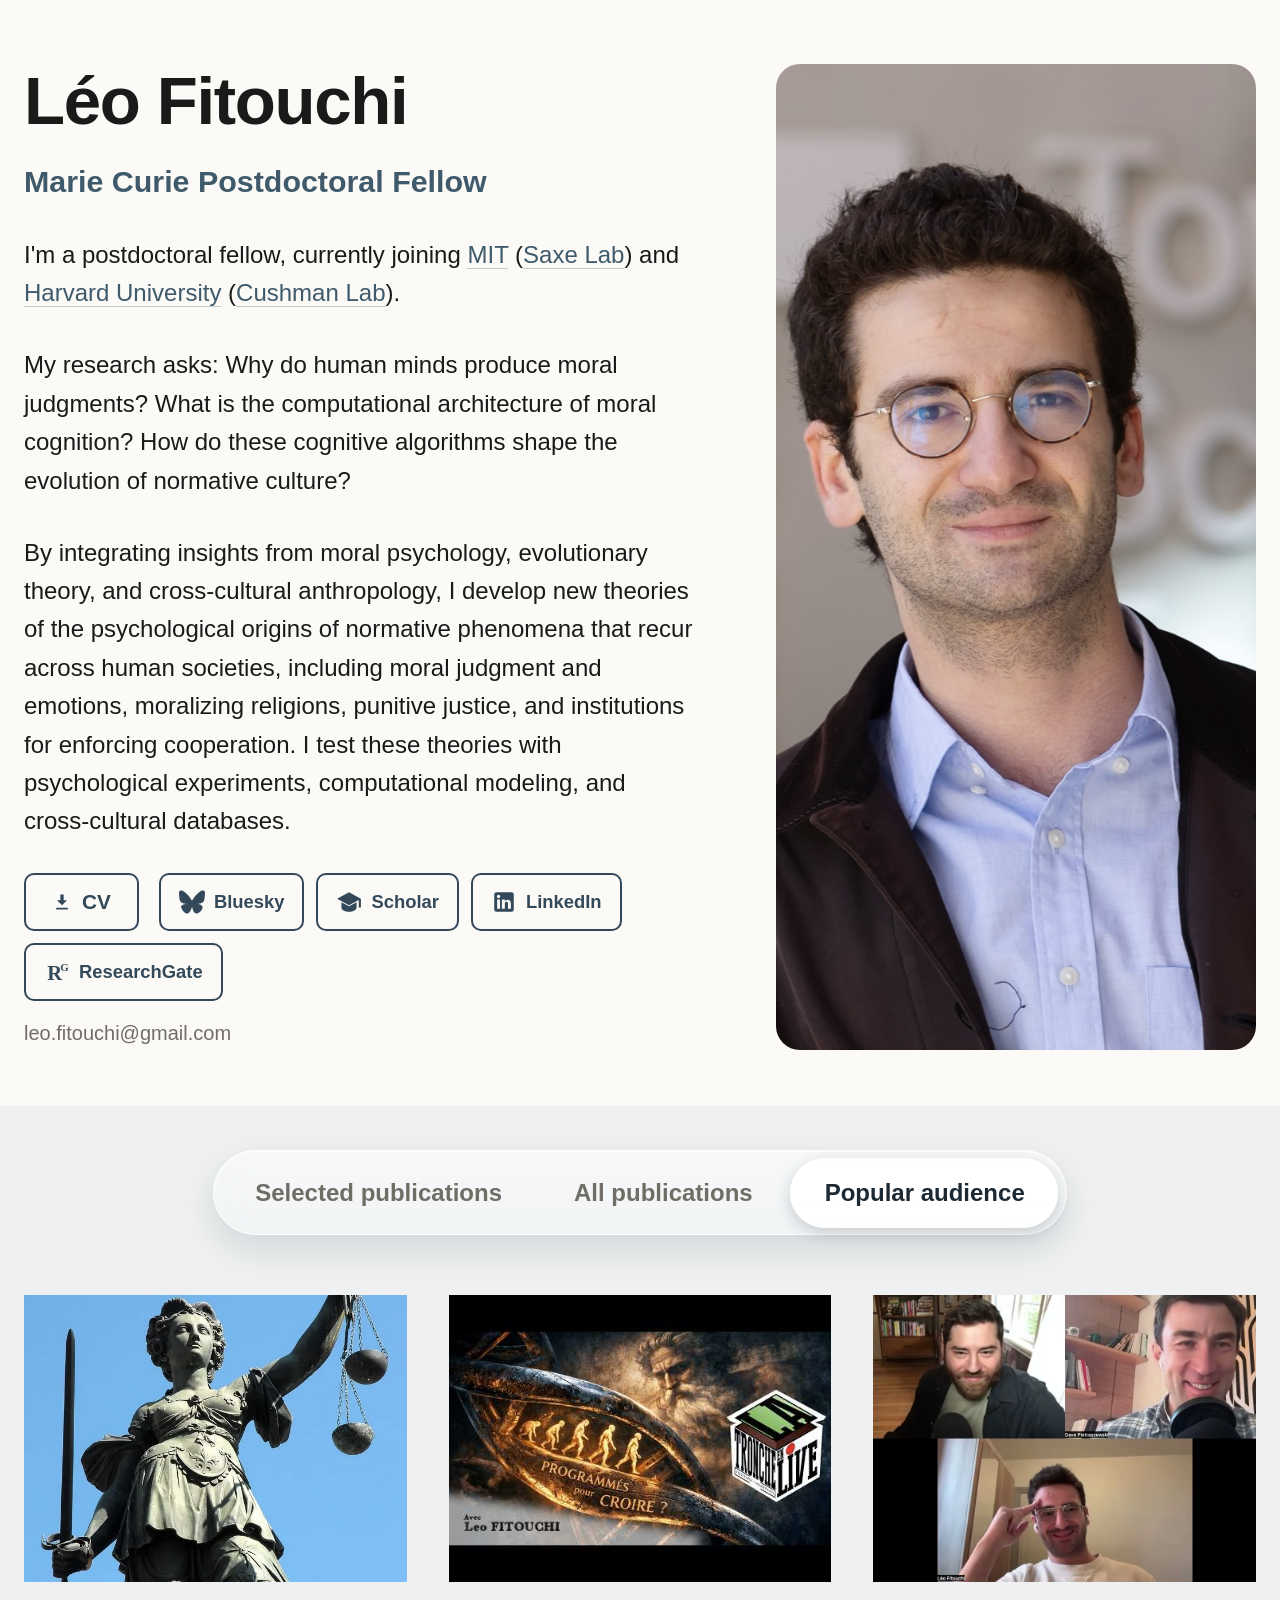
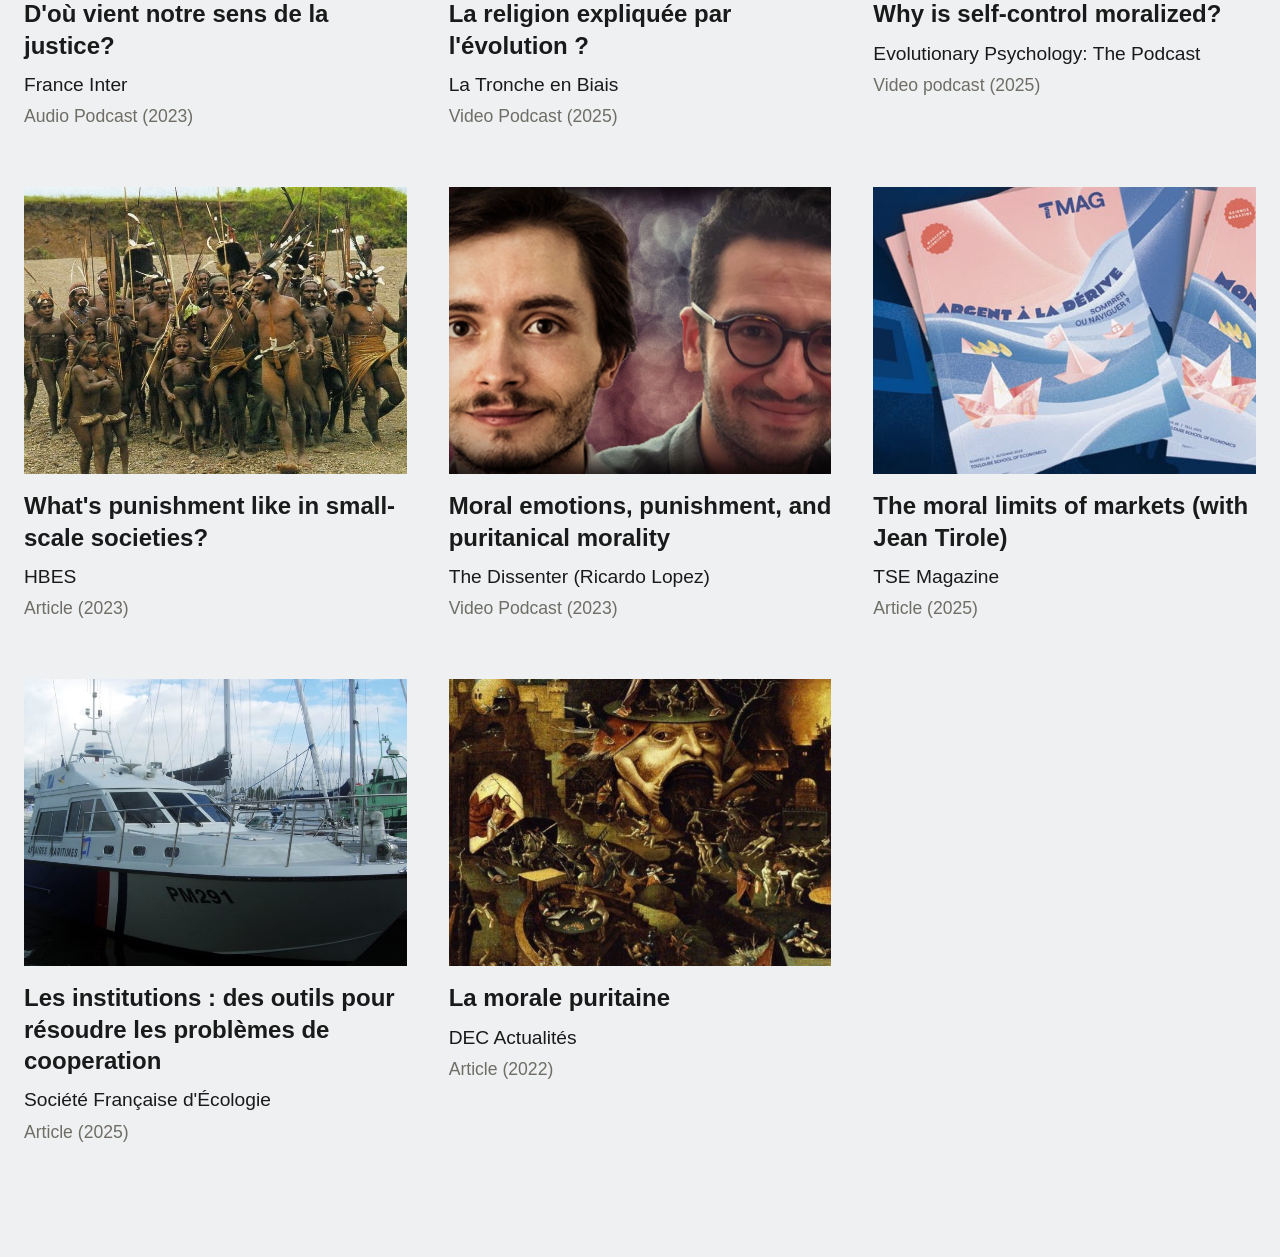
==== popular-audience.html @ 06d3a75d "Site personnel — première mise en ligne Co-Authored-By: Claude Fable 5 <noreply@anthropic.com>" ====
<!DOCTYPE html>
<html lang="en">
<head>
<meta charset="utf-8">
<meta http-equiv="refresh" content="0;url=index.html#popular">
<title>Léo Fitouchi — Popular audience</title>
</head>
<body>
<p><a href="index.html#popular">This page has moved here.</a></p>
</body>
</html>
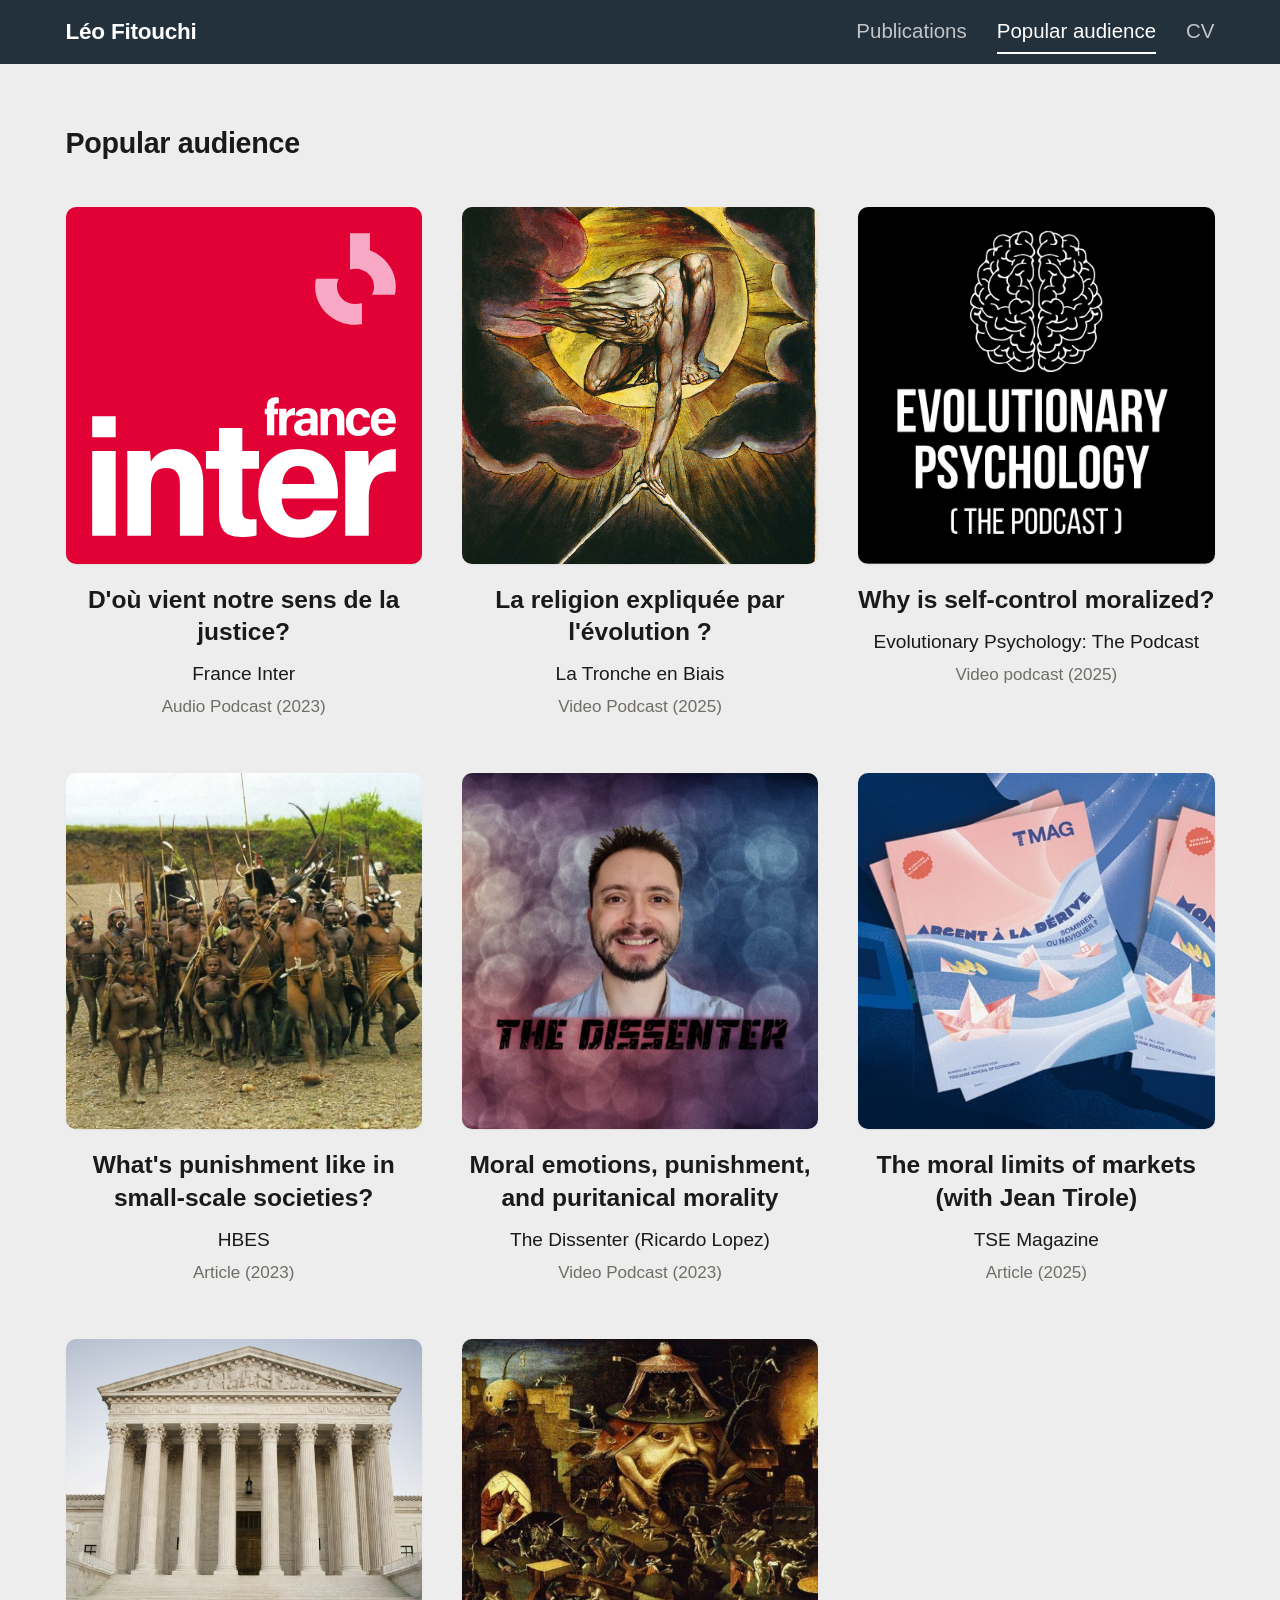
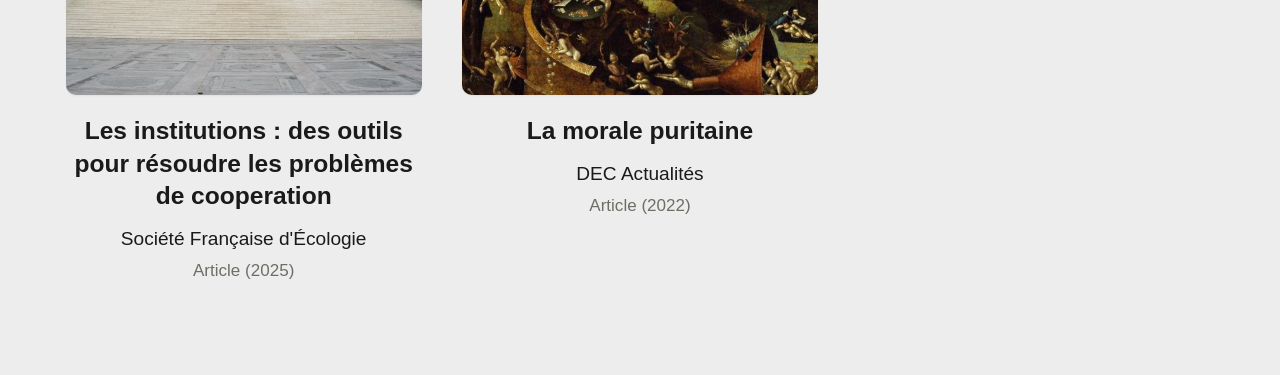
==== commit 6ba1b6bc: "Redesign: top navigation, separate pages, new header layout and publication format Co-Authored-By: C" ====
--- a/popular-audience.html
+++ b/popular-audience.html
@@ -2,10 +2,111 @@
 <html lang="en">
 <head>
 <meta charset="utf-8">
-<meta http-equiv="refresh" content="0;url=index.html#popular">
-<title>Léo Fitouchi — Popular audience</title>
+<meta name="viewport" content="width=device-width, initial-scale=1">
+<title>Popular audience — Léo Fitouchi</title>
+<meta name="description" content="Léo Fitouchi — Marie Curie Postdoctoral Fellow, MIT and Harvard University. Moral cognition, cooperation, and the evolution of normative culture.">
+<link rel="icon" href="data:image/svg+xml,%3Csvg xmlns='http://www.w3.org/2000/svg' viewBox='0 0 32 32'%3E%3Ctext x='3' y='25' font-family='Georgia,serif' font-size='26' fill='%233f5a6b'%3EF%3C/text%3E%3C/svg%3E">
+<link rel="stylesheet" href="style.css?v=45">
 </head>
 <body>
-<p><a href="index.html#popular">This page has moved here.</a></p>
+
+<nav class="topnav" aria-label="Main">
+  <div class="wrap">
+    <a class="topnav__name" href="./">Léo Fitouchi</a>
+    <ul>
+        <li><a href="publications.html">Publications</a></li>
+        <li><a href="popular-audience.html" aria-current="page">Popular audience</a></li>
+        <li><a href="CV_Fitouchi.pdf">CV</a></li>
+    </ul>
+  </div>
+</nav>
+
+<main class="page">
+  <div class="wrap">
+    <section id="popular">
+      <h1 class="page-title">Popular audience</h1>
+
+
+      <ul class="media-grid">
+
+        <li>
+          <a href="https://www.radiofrance.fr/franceinter/podcasts/la-question-qui/la-question-qui-du-lundi-06-novembre-2023-8274920">
+            <img src="images/france-inter-logo.svg" alt="" width="500" height="500" loading="lazy">
+            <h3>D'où vient notre sens de la justice?</h3>
+            <p class="outlet">France Inter</p>
+            <p class="meta">Audio Podcast (2023)</p>
+          </a>
+        </li>
+
+        <li>
+          <a href="https://www.youtube.com/watch?v=8OmmJ_fx0aM">
+            <img src="images/blake-ancient-of-days.jpg" alt="" width="1200" height="1200" loading="lazy">
+            <h3>La religion expliquée par l'évolution ?</h3>
+            <p class="outlet">La Tronche en Biais</p>
+            <p class="meta">Video Podcast (2025)</p>
+          </a>
+        </li>
+
+        <li>
+          <a href="https://www.youtube.com/watch?v=duLUU9e0i0k">
+            <img src="images/evolutionary-psychology-podcast.jpg" alt="" width="900" height="900" loading="lazy">
+            <h3>Why is self-control moralized?</h3>
+            <p class="outlet">Evolutionary Psychology: The Podcast</p>
+            <p class="meta">Video podcast (2025)</p>
+          </a>
+        </li>
+
+        <li>
+          <a href="https://www.hbes.com/whats-punishment-like-in-small-scale-societies/">
+            <img src="images/hbes.jpg" alt="" width="740" height="740" loading="lazy">
+            <h3>What's punishment like in small-scale societies?</h3>
+            <p class="outlet">HBES</p>
+            <p class="meta">Article (2023)</p>
+          </a>
+        </li>
+
+        <li>
+          <a href="https://www.youtube.com/watch?v=Nv1XIcW2uCY">
+            <img src="images/the-dissenter.jpg" alt="" width="900" height="900" loading="lazy">
+            <h3>Moral emotions, punishment, and puritanical morality</h3>
+            <p class="outlet">The Dissenter (Ricardo Lopez)</p>
+            <p class="meta">Video Podcast (2023)</p>
+          </a>
+        </li>
+
+        <li>
+          <a href="pdfs/fitouchi-2025-tse-magazine.pdf">
+            <img src="images/tse-magazine.jpg" alt="" width="491" height="491" loading="lazy">
+            <h3>The moral limits of markets (with Jean Tirole)</h3>
+            <p class="outlet">TSE Magazine</p>
+            <p class="meta">Article (2025)</p>
+          </a>
+        </li>
+
+        <li>
+          <a href="https://sfecologie.org/regard/r126-mai-2025-lie-panis-et-al-institutions-et-cooperation/">
+            <img src="images/supreme-court-columns.jpg" alt="" width="1200" height="1200" loading="lazy">
+            <h3>Les institutions : des outils pour résoudre les problèmes de cooperation</h3>
+            <p class="outlet">Société Française d'Écologie</p>
+            <p class="meta">Article (2025)</p>
+          </a>
+        </li>
+
+        <li>
+          <a href="https://cognition.ens.fr/fr/news/la-morale-puritaine-pourquoi-condamner-des-plaisirs-apparemment-inoffensifs-16769">
+            <img src="images/dec-actualites.jpg" alt="" width="1011" height="1011" loading="lazy">
+            <h3>La morale puritaine</h3>
+            <p class="outlet">DEC Actualités</p>
+            <p class="meta">Article (2022)</p>
+          </a>
+        </li>
+
+      </ul>
+
+    
+    </section>
+  </div>
+</main>
+
 </body>
 </html>
--- a/style.css
+++ b/style.css
@@ -0,0 +1,520 @@
+/* Léo Fitouchi — personal site */
+
+:root {
+  --bg: #ffffff;
+  --text: #1a1a1a;
+  --muted: #6f6d66;
+  --accent: #3f5a6b;
+  --rule: #e3dfd7;
+  --serif: Georgia, "Iowan Old Style", "Times New Roman", Times, serif;
+  --sans: -apple-system, BlinkMacSystemFont, "Segoe UI", Helvetica, Arial, sans-serif;
+}
+
+*,
+*::before,
+*::after { box-sizing: border-box; }
+
+html {
+  font-size: 13.65px;
+  -webkit-text-size-adjust: 100%;
+  scroll-behavior: smooth;
+}
+
+body {
+  margin: 0;
+  background: var(--bg);
+  color: var(--text);
+  font-family: var(--sans);
+  font-size: 18.9px;
+  line-height: 1.65;
+  font-weight: 400;
+  -webkit-font-smoothing: antialiased;
+}
+
+a { color: var(--accent); text-decoration: none; border-bottom: 1px solid rgba(63, 90, 107, 0.3); }
+a:hover { border-bottom-color: var(--accent); }
+
+img { max-width: 100%; height: auto; display: block; }
+
+.wrap {
+  max-width: 1197px;
+  margin: 0 auto;
+  padding: 0 24px;
+}
+
+.wrap--wide { max-width: 1260px; }
+
+/* Top navigation */
+
+.topnav {
+  background: #22313c;
+}
+
+.topnav .wrap {
+  display: flex;
+  align-items: center;
+  justify-content: space-between;
+  gap: 16px;
+  min-height: 64px;
+}
+
+.topnav__name {
+  font-size: 1.65rem;
+  font-weight: 700;
+  color: #ffffff;
+  border: 0;
+  letter-spacing: -0.01em;
+}
+
+.topnav ul {
+  list-style: none;
+  margin: 0;
+  padding: 0;
+  display: flex;
+  flex-wrap: wrap;
+  gap: 4px 30px;
+}
+
+.topnav ul a {
+  display: inline-block;
+  font-size: 1.5rem;
+  font-weight: 500;
+  color: rgba(255, 255, 255, 0.72);
+  border: 0;
+  padding: 4px 0;
+  border-bottom: 2px solid transparent;
+}
+
+.topnav ul a:hover { color: #ffffff; }
+
+.topnav ul a[aria-current="page"] {
+  color: #ffffff;
+  border-bottom-color: #ffffff;
+}
+
+.page-title {
+  max-width: 860px;
+  margin: 0 auto 28px !important;
+  padding: 0 !important;
+  border: 0 !important;
+  font-size: 2.1rem;
+  font-weight: 700;
+  letter-spacing: -0.01em;
+}
+
+main.page { padding-top: 56px; }
+
+.more-link {
+  max-width: 860px;
+  margin: 36px auto 0;
+  font-size: 1.3rem;
+  font-weight: 600;
+}
+
+.more-link a { border-bottom-color: transparent; }
+.more-link a:hover { border-bottom-color: var(--accent); }
+
+/* About (home) */
+
+.about {
+  display: grid;
+  grid-template-columns: 336px 1fr;
+  gap: 64px;
+  align-items: center;
+}
+
+.about__id {
+  text-align: center;
+}
+
+.about__portrait {
+  display: block;
+  width: 280px;
+  aspect-ratio: 1 / 1;
+  margin: 0 auto;
+  border-radius: 24px;
+  object-fit: cover;
+}
+
+.about__name {
+  font-family: var(--sans);
+  font-weight: 700;
+  font-size: 2.9rem;
+  letter-spacing: -0.02em;
+  line-height: 1.1;
+  margin: 26px 0 0;
+}
+
+.about__role {
+  margin: 14px 0 0;
+  font-size: 1.4rem;
+  font-weight: 650;
+  color: var(--text);
+  line-height: 1.3;
+}
+
+.about__affil {
+  margin: 10px 0 0;
+  font-size: 1.45rem;
+  font-weight: 400;
+  color: var(--text);
+  line-height: 1.3;
+}
+
+.about__text > p:not([class]):first-child { margin-top: 0; }
+
+.about__labs {
+  margin: 8px 0 0;
+  font-size: 1.65rem;
+  color: var(--text);
+}
+
+.about__labs a {
+  color: var(--text);
+  border-bottom-color: rgba(26, 26, 26, 0.3);
+}
+
+.about__labs a:hover {
+  color: var(--accent);
+  border-bottom-color: var(--accent);
+}
+
+.about__text {
+  min-width: 0;
+  padding-top: 0;
+  container-type: inline-size;
+}
+
+.profile-buttons {
+  margin: 22px 0 0;
+  display: flex;
+  flex-wrap: wrap;
+  align-items: center;
+  gap: 8px;
+}
+
+.icon-btn,
+.cv-btn {
+  display: inline-flex;
+  flex-shrink: 0;
+  align-items: center;
+  justify-content: center;
+  height: 40px;
+  padding: 0;
+  border: 0;
+  color: var(--text);
+  background: transparent;
+  white-space: nowrap;
+}
+
+.cv-btn {
+  font-size: 1.75rem;
+  font-weight: 800;
+  letter-spacing: 0.02em;
+}
+
+.icon-btn:hover,
+.cv-btn:hover {
+  color: var(--accent);
+}
+
+.icon-btn,
+.cv-btn,
+.topnav ul a {
+  transition: color 0.2s ease, transform 0.2s ease;
+}
+
+.icon-btn:hover,
+.cv-btn:hover { transform: scale(1.25); }
+
+.topnav ul a:hover { transform: scale(1.06); }
+
+.profile-buttons { gap: 26px; }
+
+.profile-buttons svg { width: 32px; height: 32px; flex-shrink: 0; }
+
+.icon-btn .button-label {
+  position: absolute;
+  width: 1px;
+  height: 1px;
+  padding: 0;
+  margin: -1px;
+  overflow: hidden;
+  clip-path: inset(50%);
+  white-space: nowrap;
+}
+
+.about__text > p:not([class]) {
+  margin: 1.25em 0 0;
+  font-size: 1.4rem;
+  line-height: 1.5;
+}
+
+.about__text > p:not([class]) a {
+  border-bottom-color: transparent;
+  font-weight: 500;
+}
+
+.about__text > p:not([class]) a:hover {
+  border-bottom-color: var(--accent);
+}
+
+.about__text > p:not([class]) a.lab-link {
+  color: #23638d;
+  font-weight: 400;
+  border-bottom-color: rgba(35, 99, 141, 0.35);
+}
+
+.about__text > p:not([class]) a.lab-link:hover {
+  color: var(--accent);
+  border-bottom-color: var(--accent);
+}
+
+.about__text strong { font-weight: 650; }
+
+/* Layout */
+
+header.wrap { padding-top: 48px; padding-bottom: 34px; }
+
+main {
+  background: #ededed;
+  padding: 42px 0 90px;
+}
+
+
+.tab-panel > .pubs:first-child { margin-top: 8px; }
+
+.tab-panel > h3:first-child { margin-top: 8px; }
+
+.tab-panel > .media-grid:first-child { margin-top: 8px; }
+
+.profile-links {
+  margin: 22px 0 0;
+  font-size: 1.2rem;
+  color: var(--muted);
+  display: flex;
+  flex-wrap: wrap;
+  gap: 6px 26px;
+}
+
+.profile-links a {
+  color: #33495a;
+  font-weight: 500;
+}
+
+.profile-links a:hover { border-bottom-color: #33495a; }
+
+.profile-links a { border-bottom-color: transparent; }
+.profile-links a:hover { border-bottom-color: var(--accent); }
+.profile-links span[aria-hidden] { color: var(--rule); }
+
+/* Sections */
+
+h2 {
+  font-family: var(--sans);
+  font-weight: 700;
+  font-size: 2.3rem;
+  letter-spacing: -0.01em;
+  margin: 64px 0 0;
+  padding: 56px 0 0;
+  border-top: 1px solid var(--rule);
+}
+
+h3 {
+  font-family: var(--sans);
+  font-weight: 600;
+  font-size: 1.75rem;
+  color: var(--muted);
+  margin: 52px 0 0;
+}
+
+main .wrap > h2:first-child {
+  margin-top: 0;
+  padding-top: 0;
+  border-top: 0;
+}
+
+h2 + .pubs, h3 + .pubs { margin-top: 32px; }
+
+/* Publications */
+
+.pubs {
+  list-style: none;
+  margin: 0 auto;
+  padding: 0;
+  max-width: 860px;
+}
+
+.pubs li {
+  margin: 0 0 26px;
+  font-size: 1.3rem;
+  line-height: 1.6;
+}
+
+.pubs li:last-child { margin-bottom: 0; }
+
+a.pub-title {
+  color: var(--accent);
+  border-bottom: 1px solid transparent;
+}
+
+a.pub-title:hover {
+  border-bottom-color: var(--accent);
+}
+
+.pubs cite {
+  font-style: italic;
+  font-weight: 600;
+}
+
+.note { color: var(--muted); }
+
+.pubs--stacked li { margin-bottom: 30px; }
+
+.pubs--stacked .pub-title {
+  display: block;
+  font-weight: 600;
+  line-height: 1.4;
+}
+
+.pubs--stacked .pub-authors,
+.pubs--stacked .pub-venue {
+  display: block;
+  margin-top: 3px;
+  font-size: 1.2rem;
+  line-height: 1.5;
+}
+
+.pubs--stacked .pub-venue { color: var(--muted); }
+
+.pubs--stacked .pub-venue { font-size: 1.3rem; }
+
+.pubs--stacked .pub-venue cite { color: var(--text); font-weight: 500; }
+
+.refs {
+  display: inline-flex;
+  flex-wrap: wrap;
+  gap: 8px;
+  margin-left: 4px;
+  vertical-align: baseline;
+}
+
+.ref {
+  display: inline-block;
+  border: 1px solid #b5b5b5;
+  border-radius: 5px;
+  padding: 2px 10px;
+  font-size: 0.95rem;
+  font-weight: 600;
+  letter-spacing: 0.06em;
+  text-transform: uppercase;
+  color: var(--muted);
+  background: transparent;
+}
+
+.ref:hover {
+  border-color: var(--text);
+  color: var(--text);
+}
+
+/* Media grid */
+
+.media-grid {
+  list-style: none;
+  margin: 40px 0 0;
+  padding: 0;
+  display: grid;
+  grid-template-columns: repeat(auto-fill, minmax(300px, 1fr));
+  gap: 52px 40px;
+}
+
+.media-grid a {
+  border: 0;
+  color: inherit;
+  display: block;
+  text-align: center;
+}
+
+.media-grid img {
+  width: 100%;
+  aspect-ratio: 1 / 1;
+  object-fit: cover;
+  border-radius: 10px;
+  background: #f1efe9;
+  box-shadow: 0 1px 2px rgba(26, 26, 26, 0.06);
+  transition: transform 0.25s ease, box-shadow 0.25s ease;
+}
+
+.media-grid a:hover img {
+  transform: translateY(-3px);
+  box-shadow: 0 10px 26px rgba(26, 26, 26, 0.14);
+}
+
+.media-grid h3 {
+  font-family: var(--sans);
+  font-size: 1.8rem;
+  font-weight: 600;
+  color: var(--text);
+  margin: 20px 0 0;
+  line-height: 1.32;
+}
+
+.media-grid a:hover h3 { color: var(--accent); }
+
+.media-grid .outlet {
+  margin: 10px 0 0;
+  font-size: 1.4rem;
+  font-weight: 500;
+  color: var(--text);
+}
+
+.media-grid .meta {
+  margin: 3px 0 0;
+  font-size: 1.25rem;
+  color: var(--muted);
+}
+
+/* Small screens */
+
+@media (max-width: 800px) {
+  .about { grid-template-columns: 1fr; gap: 32px; }
+  .about__text { padding-top: 0; margin-top: 0; }
+  .about__portrait { width: 220px; }
+}
+
+@media (max-width: 640px) {
+  .topnav .wrap { flex-direction: column; align-items: flex-start; padding-top: 14px; padding-bottom: 10px; gap: 6px; }
+  .topnav ul { gap: 4px 22px; }
+}
+
+@media (max-width: 640px) {
+  body { font-size: 18.9px; }
+  .about__name { font-size: 2.9rem; }
+  main { padding-top: 36px; }
+  h2 { margin-top: 56px; }
+  .media-grid {
+    grid-template-columns: repeat(auto-fill, minmax(150px, 1fr));
+    gap: 32px 20px;
+  }
+}
+
+#popular .page-title { max-width: none; }
+
+.cursor-label {
+  position: fixed;
+  top: 0;
+  left: 0;
+  z-index: 50;
+  pointer-events: none;
+  padding: 4px 10px;
+  border-radius: 6px;
+  background: #22313c;
+  color: #ffffff;
+  font-size: 1.05rem;
+  font-weight: 600;
+  white-space: nowrap;
+  opacity: 0;
+  transition: opacity 0.12s ease;
+}
+
+.cursor-label.is-on { opacity: 1; }
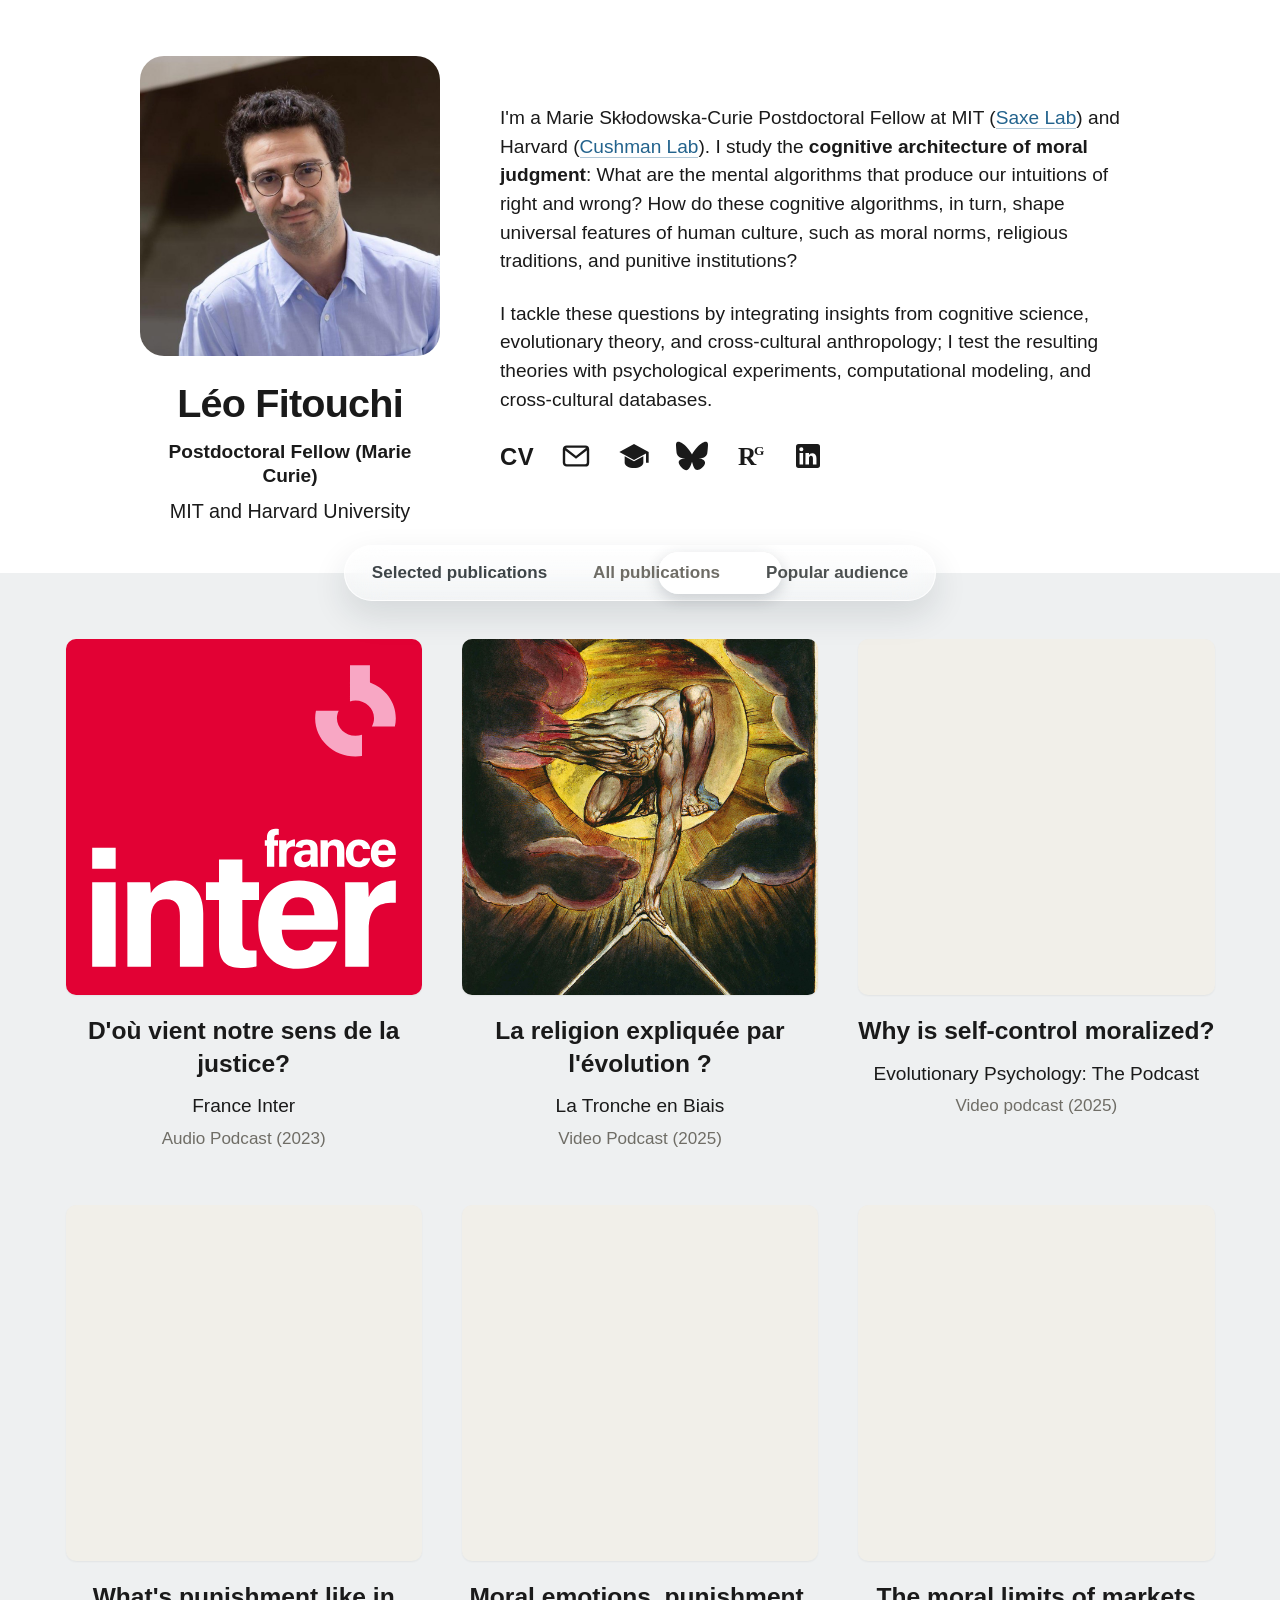
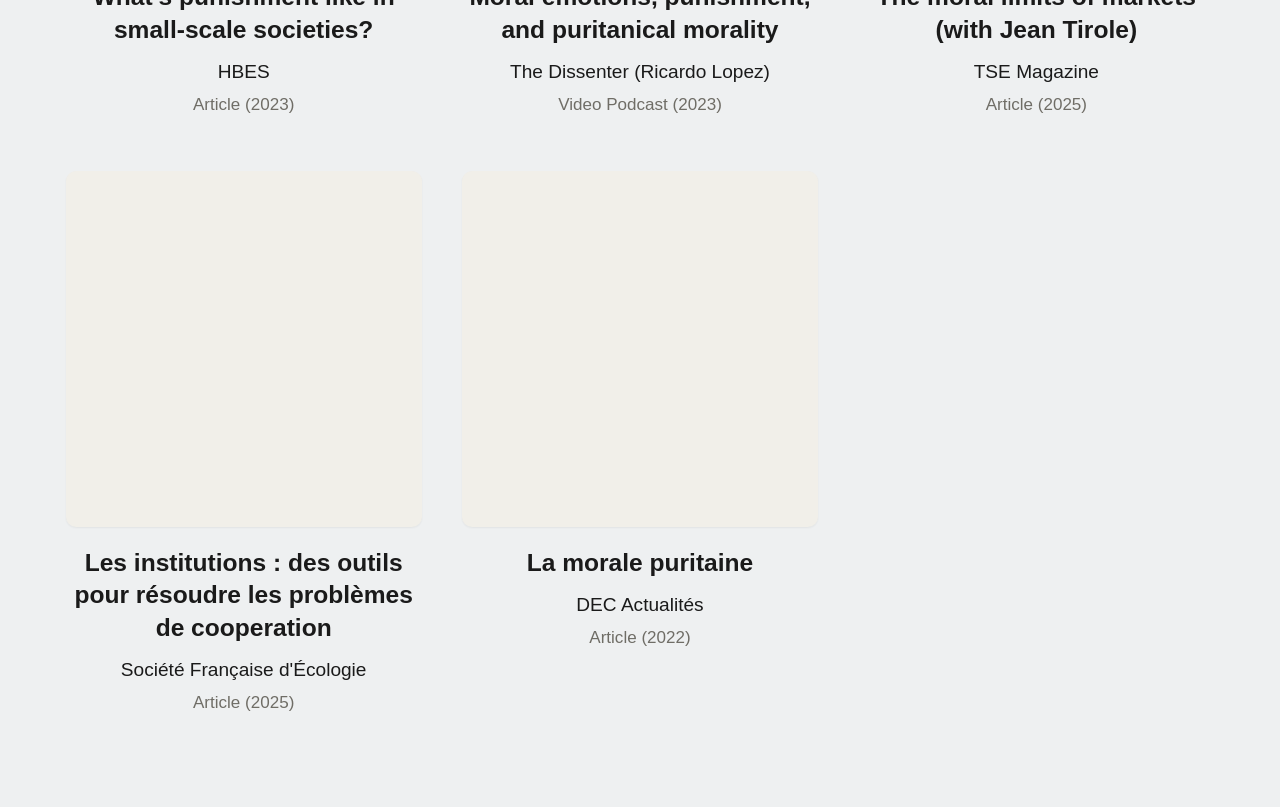
==== commit 53ccb0ff: "Back to single page with tabs, keep new header and publication format Co-Authored-By: Claude Opus 5." ====
--- a/popular-audience.html
+++ b/popular-audience.html
@@ -2,111 +2,10 @@
 <html lang="en">
 <head>
 <meta charset="utf-8">
-<meta name="viewport" content="width=device-width, initial-scale=1">
-<title>Popular audience — Léo Fitouchi</title>
-<meta name="description" content="Léo Fitouchi — Marie Curie Postdoctoral Fellow, MIT and Harvard University. Moral cognition, cooperation, and the evolution of normative culture.">
-<link rel="icon" href="data:image/svg+xml,%3Csvg xmlns='http://www.w3.org/2000/svg' viewBox='0 0 32 32'%3E%3Ctext x='3' y='25' font-family='Georgia,serif' font-size='26' fill='%233f5a6b'%3EF%3C/text%3E%3C/svg%3E">
-<link rel="stylesheet" href="style.css?v=45">
+<meta http-equiv="refresh" content="0;url=index.html#popular">
+<title>Léo Fitouchi — Popular audience</title>
 </head>
 <body>
-
-<nav class="topnav" aria-label="Main">
-  <div class="wrap">
-    <a class="topnav__name" href="./">Léo Fitouchi</a>
-    <ul>
-        <li><a href="publications.html">Publications</a></li>
-        <li><a href="popular-audience.html" aria-current="page">Popular audience</a></li>
-        <li><a href="CV_Fitouchi.pdf">CV</a></li>
-    </ul>
-  </div>
-</nav>
-
-<main class="page">
-  <div class="wrap">
-    <section id="popular">
-      <h1 class="page-title">Popular audience</h1>
-
-
-      <ul class="media-grid">
-
-        <li>
-          <a href="https://www.radiofrance.fr/franceinter/podcasts/la-question-qui/la-question-qui-du-lundi-06-novembre-2023-8274920">
-            <img src="images/france-inter-logo.svg" alt="" width="500" height="500" loading="lazy">
-            <h3>D'où vient notre sens de la justice?</h3>
-            <p class="outlet">France Inter</p>
-            <p class="meta">Audio Podcast (2023)</p>
-          </a>
-        </li>
-
-        <li>
-          <a href="https://www.youtube.com/watch?v=8OmmJ_fx0aM">
-            <img src="images/blake-ancient-of-days.jpg" alt="" width="1200" height="1200" loading="lazy">
-            <h3>La religion expliquée par l'évolution ?</h3>
-            <p class="outlet">La Tronche en Biais</p>
-            <p class="meta">Video Podcast (2025)</p>
-          </a>
-        </li>
-
-        <li>
-          <a href="https://www.youtube.com/watch?v=duLUU9e0i0k">
-            <img src="images/evolutionary-psychology-podcast.jpg" alt="" width="900" height="900" loading="lazy">
-            <h3>Why is self-control moralized?</h3>
-            <p class="outlet">Evolutionary Psychology: The Podcast</p>
-            <p class="meta">Video podcast (2025)</p>
-          </a>
-        </li>
-
-        <li>
-          <a href="https://www.hbes.com/whats-punishment-like-in-small-scale-societies/">
-            <img src="images/hbes.jpg" alt="" width="740" height="740" loading="lazy">
-            <h3>What's punishment like in small-scale societies?</h3>
-            <p class="outlet">HBES</p>
-            <p class="meta">Article (2023)</p>
-          </a>
-        </li>
-
-        <li>
-          <a href="https://www.youtube.com/watch?v=Nv1XIcW2uCY">
-            <img src="images/the-dissenter.jpg" alt="" width="900" height="900" loading="lazy">
-            <h3>Moral emotions, punishment, and puritanical morality</h3>
-            <p class="outlet">The Dissenter (Ricardo Lopez)</p>
-            <p class="meta">Video Podcast (2023)</p>
-          </a>
-        </li>
-
-        <li>
-          <a href="pdfs/fitouchi-2025-tse-magazine.pdf">
-            <img src="images/tse-magazine.jpg" alt="" width="491" height="491" loading="lazy">
-            <h3>The moral limits of markets (with Jean Tirole)</h3>
-            <p class="outlet">TSE Magazine</p>
-            <p class="meta">Article (2025)</p>
-          </a>
-        </li>
-
-        <li>
-          <a href="https://sfecologie.org/regard/r126-mai-2025-lie-panis-et-al-institutions-et-cooperation/">
-            <img src="images/supreme-court-columns.jpg" alt="" width="1200" height="1200" loading="lazy">
-            <h3>Les institutions : des outils pour résoudre les problèmes de cooperation</h3>
-            <p class="outlet">Société Française d'Écologie</p>
-            <p class="meta">Article (2025)</p>
-          </a>
-        </li>
-
-        <li>
-          <a href="https://cognition.ens.fr/fr/news/la-morale-puritaine-pourquoi-condamner-des-plaisirs-apparemment-inoffensifs-16769">
-            <img src="images/dec-actualites.jpg" alt="" width="1011" height="1011" loading="lazy">
-            <h3>La morale puritaine</h3>
-            <p class="outlet">DEC Actualités</p>
-            <p class="meta">Article (2022)</p>
-          </a>
-        </li>
-
-      </ul>
-
-    
-    </section>
-  </div>
-</main>
-
+<p><a href="index.html#popular">This page has moved here.</a></p>
 </body>
 </html>
